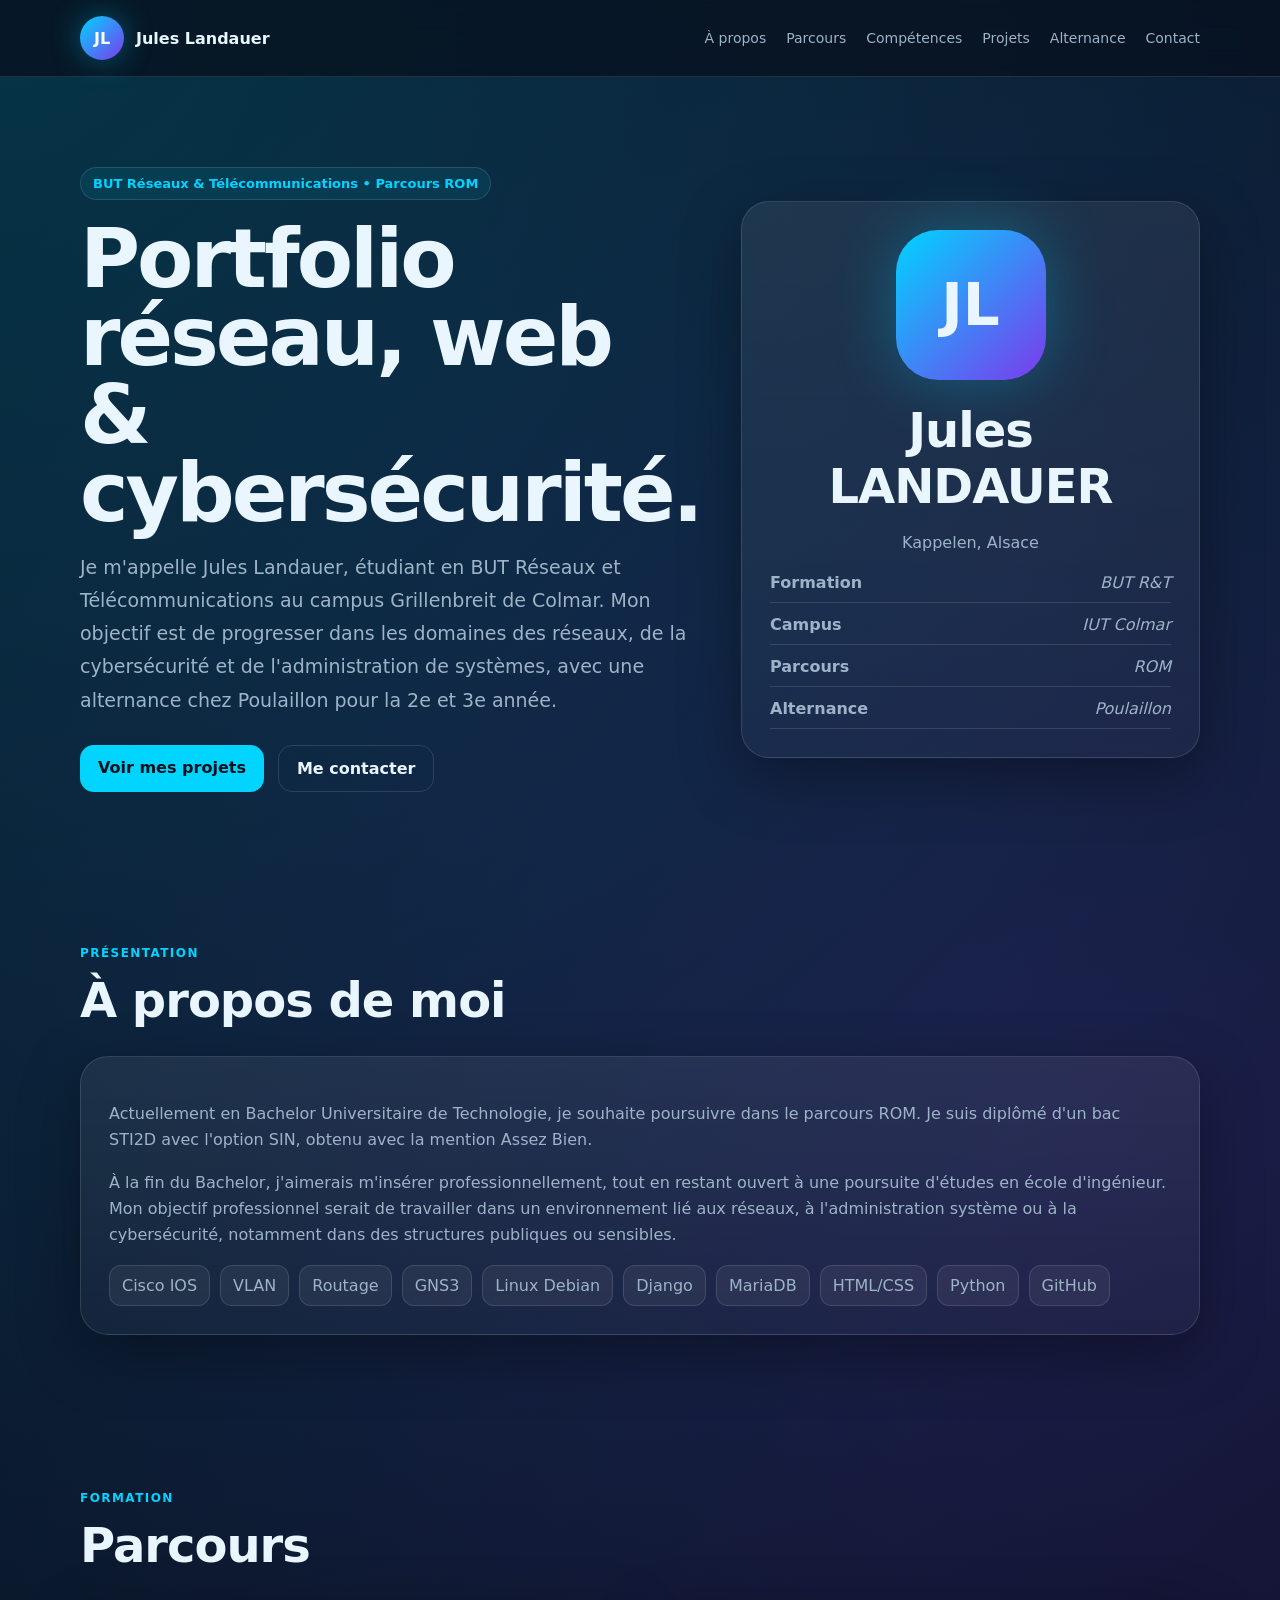
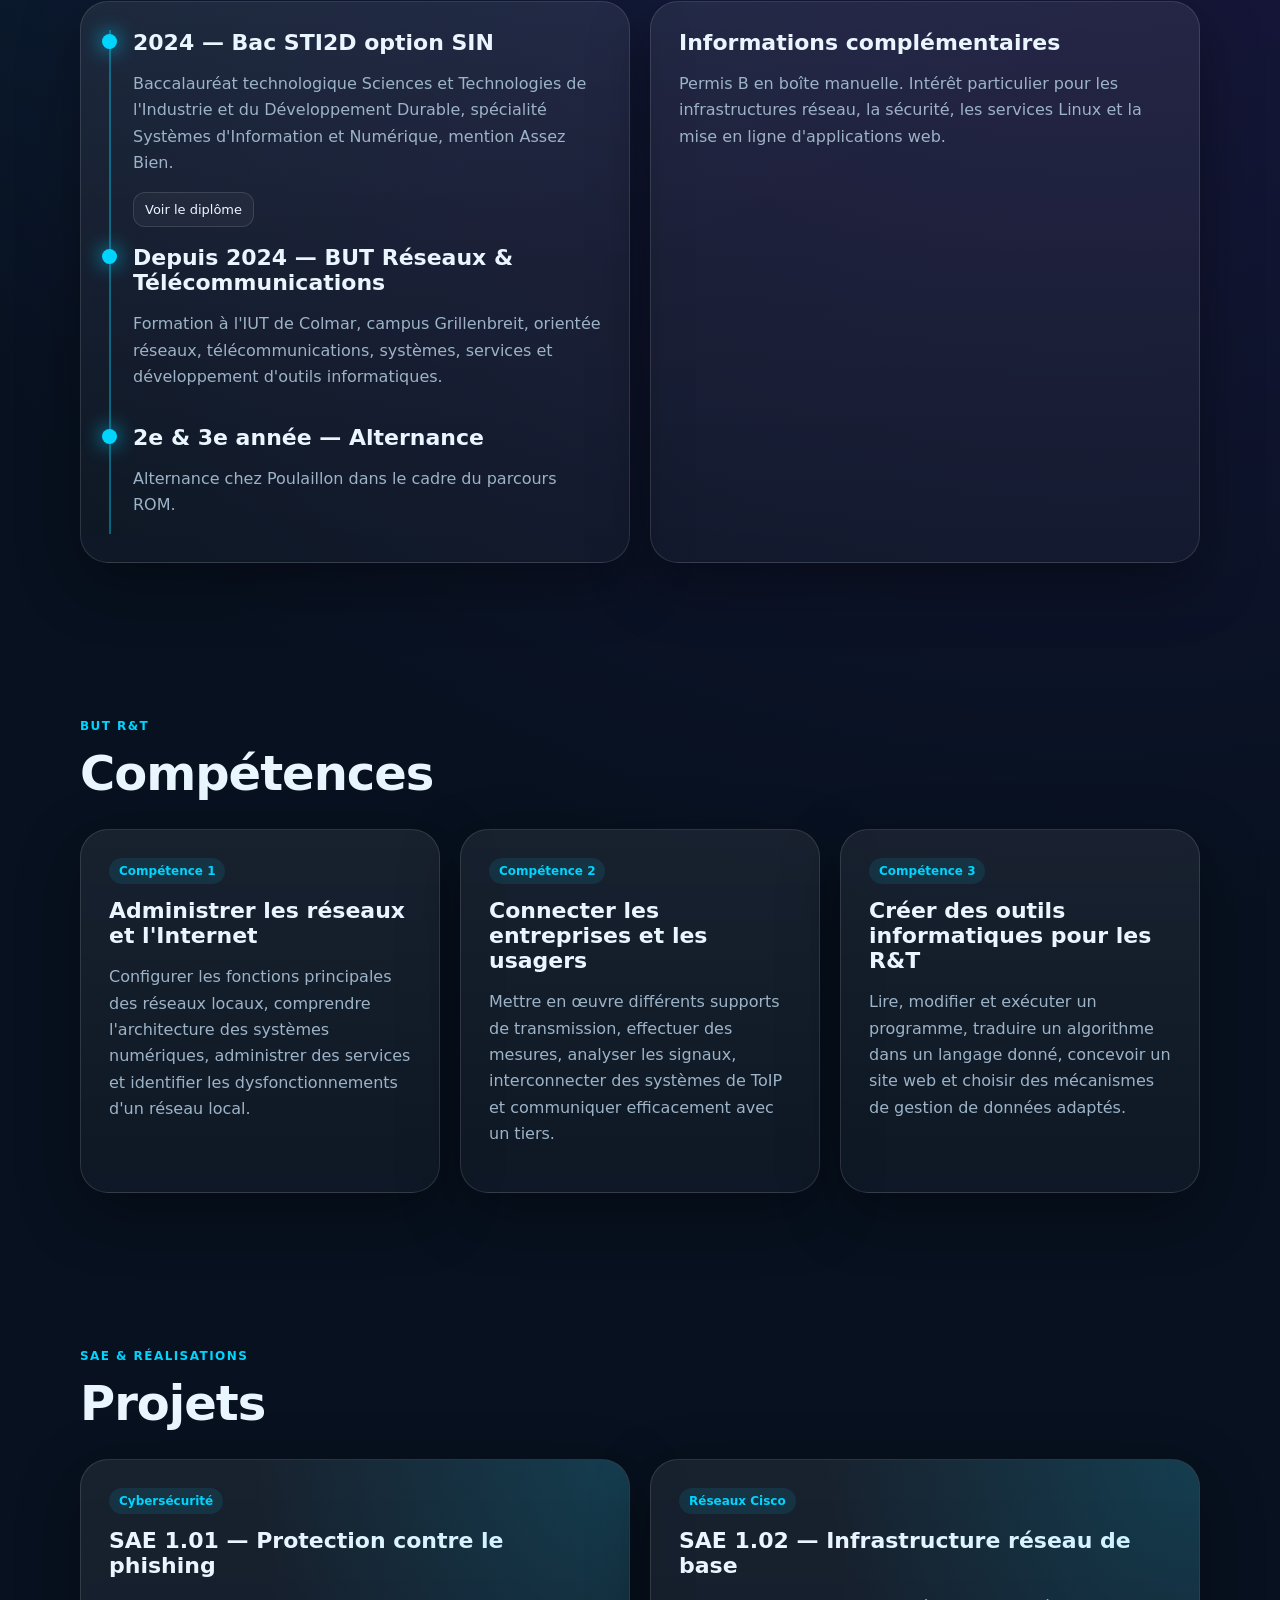
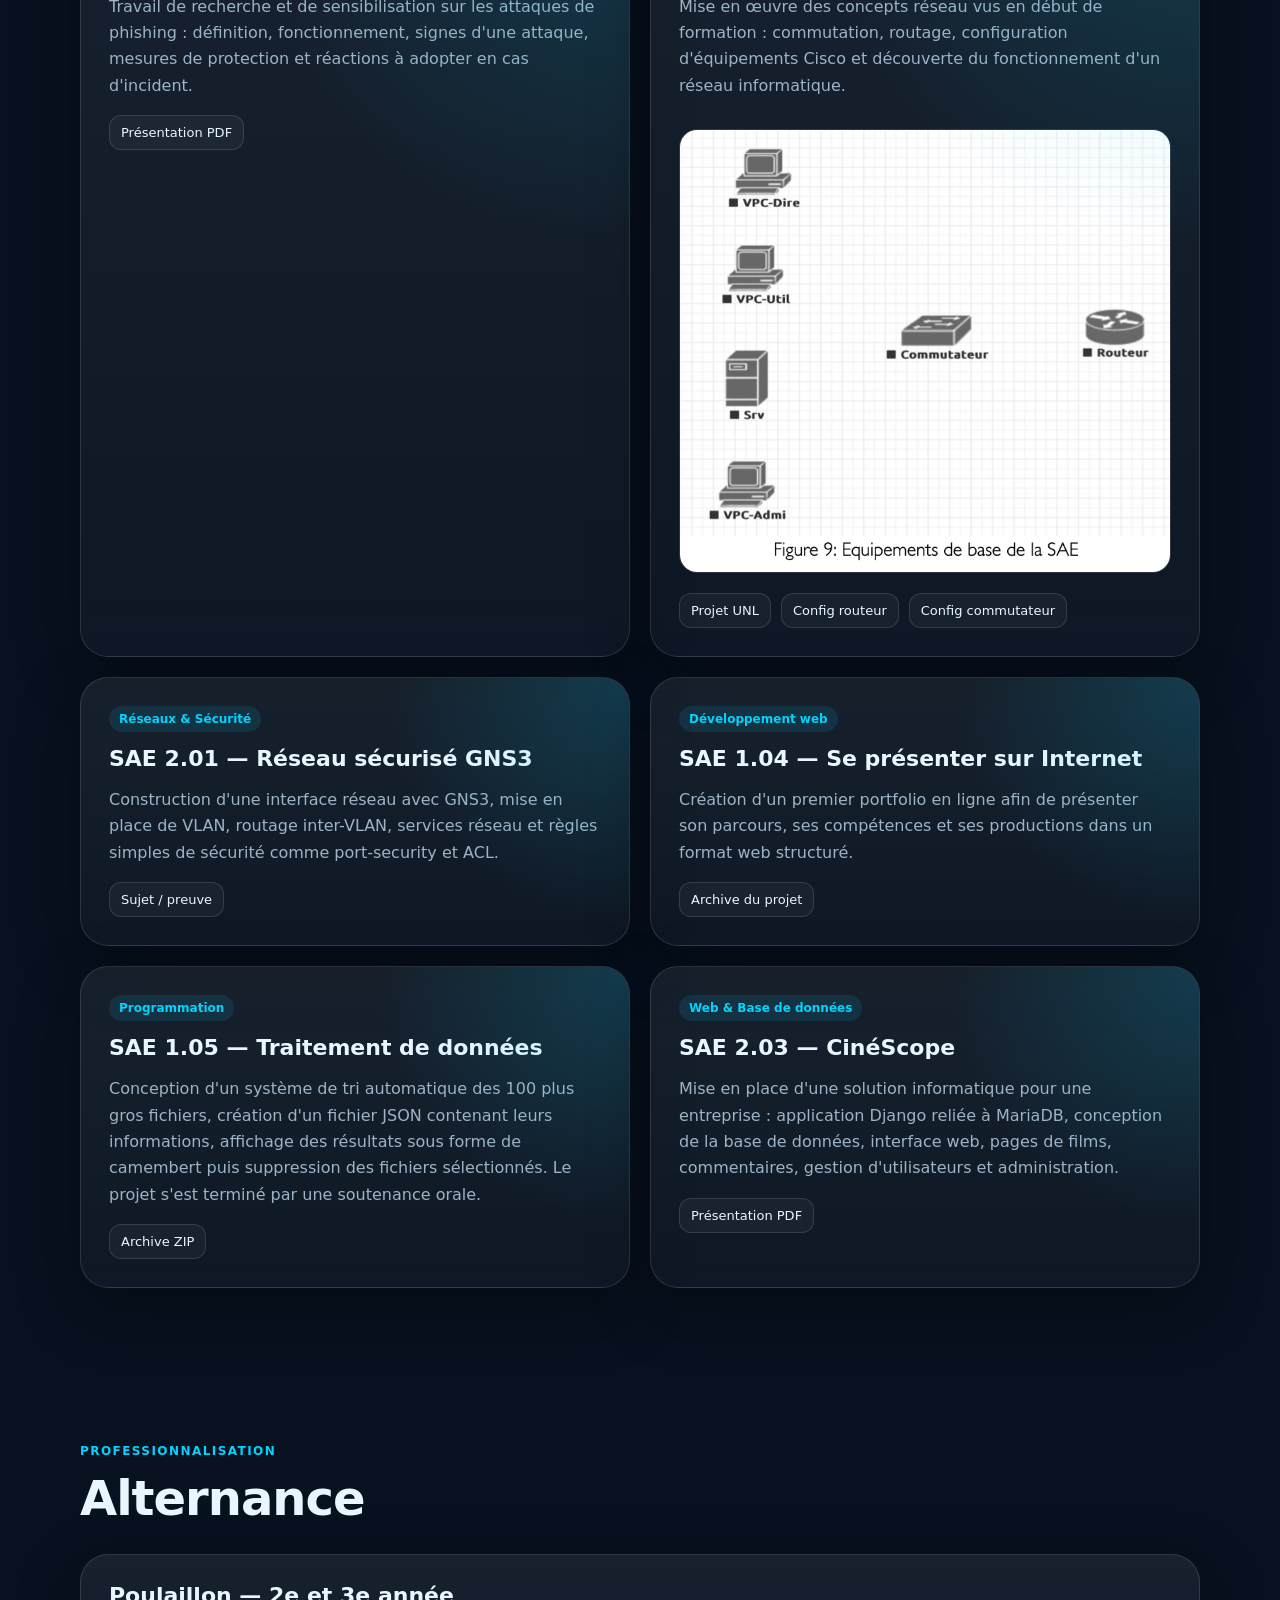
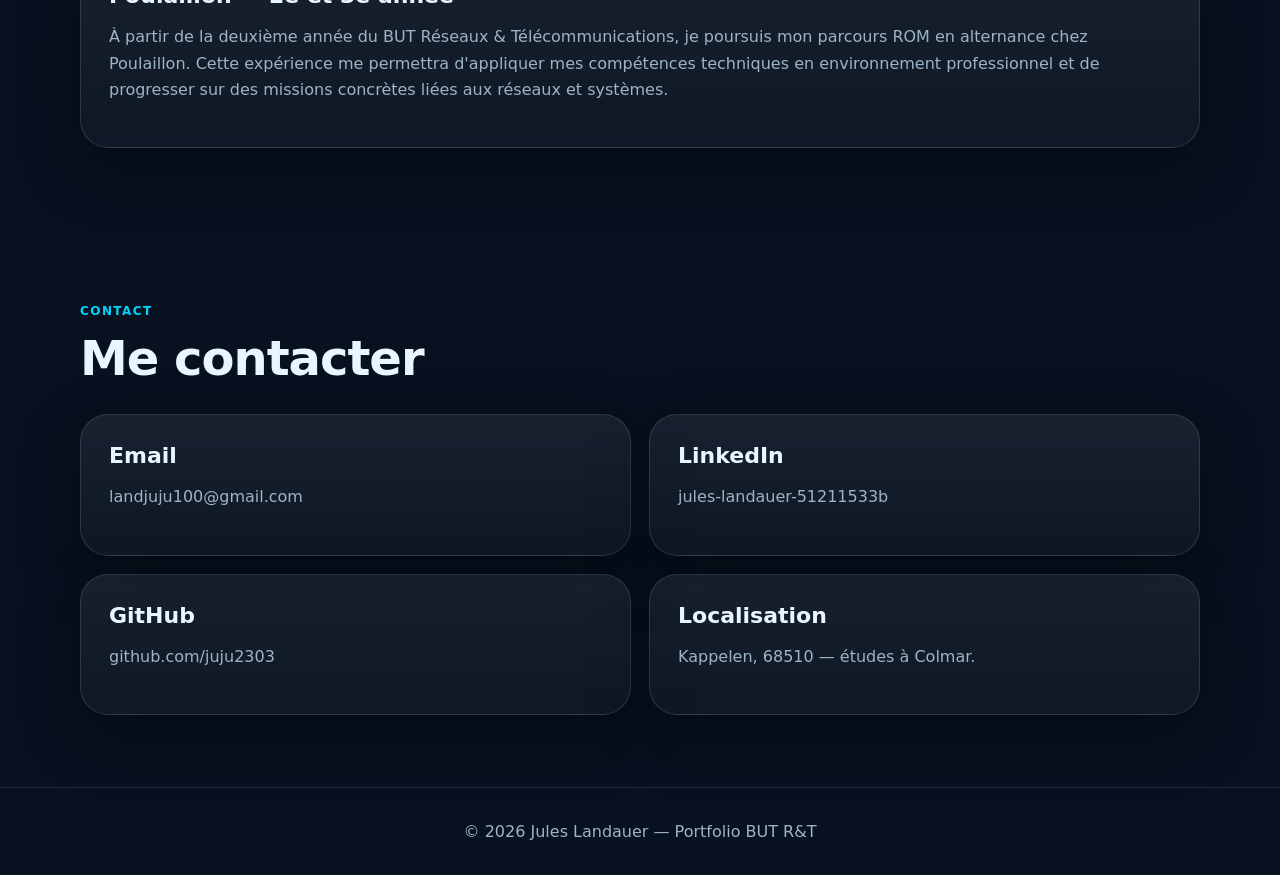
==== index.html @ e2b94cb1 "portfolio" ====
<!doctype html><html lang="fr"><head><meta charset="utf-8"><meta name="viewport" content="width=device-width,initial-scale=1"><title>Jules Landauer — Portfolio R&T</title><meta name="description" content="Portfolio de Jules Landauer, étudiant en BUT Réseaux et Télécommunications à l'IUT de Colmar."><link rel="stylesheet" href="assets/css/style.css"></head><body>
<header class="nav"><div class="container"><a class="brand" href="#accueil"><span class="avatar">JL</span><span>Jules Landauer</span></a><nav class="links"><a href="#apropos">À propos</a><a href="#parcours">Parcours</a><a href="#competences">Compétences</a><a href="#projets">Projets</a><a href="#alternance">Alternance</a><a href="#contact">Contact</a></nav></div></header>
<main id="accueil" class="hero"><div class="container hero-grid"><section><span class="badge">BUT Réseaux & Télécommunications • Parcours ROM</span><h1>Portfolio réseau, web & cybersécurité.</h1><p class="lead">Je m'appelle Jules Landauer, étudiant en BUT Réseaux et Télécommunications au campus Grillenbreit de Colmar. Mon objectif est de progresser dans les domaines des réseaux, de la cybersécurité et de l'administration de systèmes, avec une alternance chez Poulaillon pour la 2e et 3e année.</p><div class="actions"><a class="btn" href="#projets">Voir mes projets</a><a class="btn secondary" href="mailto:landjuju100@gmail.com">Me contacter</a></div></section><aside class="card profile-card"><div class="big-avatar">JL</div><h2>Jules LANDAUER</h2><p>Kappelen, Alsace</p><div class="meta"><span><b>Formation</b><em>BUT R&T</em></span><span><b>Campus</b><em>IUT Colmar</em></span><span><b>Parcours</b><em>ROM</em></span><span><b>Alternance</b><em>Poulaillon</em></span></div></aside></div></main>
<section id="apropos" class="section"><div class="container"><div class="section-head"><div><p class="eyebrow">Présentation</p><h2>À propos de moi</h2></div></div><div class="card"><p>Actuellement en Bachelor Universitaire de Technologie, je souhaite poursuivre dans le parcours ROM. Je suis diplômé d'un bac STI2D avec l'option SIN, obtenu avec la mention Assez Bien.</p><p>À la fin du Bachelor, j'aimerais m'insérer professionnellement, tout en restant ouvert à une poursuite d'études en école d'ingénieur. Mon objectif professionnel serait de travailler dans un environnement lié aux réseaux, à l'administration système ou à la cybersécurité, notamment dans des structures publiques ou sensibles.</p><div class="skills"><span>Cisco IOS</span><span>VLAN</span><span>Routage</span><span>GNS3</span><span>Linux Debian</span><span>Django</span><span>MariaDB</span><span>HTML/CSS</span><span>Python</span><span>GitHub</span></div></div></div></section>
<section id="parcours" class="section"><div class="container"><div class="section-head"><div><p class="eyebrow">Formation</p><h2>Parcours</h2></div></div><div class="grid two"><div class="card"><div class="timeline"><div class="timeitem"><h3>2024 — Bac STI2D option SIN</h3><p>Baccalauréat technologique Sciences et Technologies de l'Industrie et du Développement Durable, spécialité Systèmes d'Information et Numérique, mention Assez Bien.</p><div class="doclinks"><a href="assets/docs/bac-jules-landauer.jpg" target="_blank">Voir le diplôme</a></div></div><div class="timeitem"><h3>Depuis 2024 — BUT Réseaux & Télécommunications</h3><p>Formation à l'IUT de Colmar, campus Grillenbreit, orientée réseaux, télécommunications, systèmes, services et développement d'outils informatiques.</p></div><div class="timeitem"><h3>2e & 3e année — Alternance</h3><p>Alternance chez Poulaillon dans le cadre du parcours ROM.</p></div></div></div><div class="card"><h3>Informations complémentaires</h3><p>Permis B en boîte manuelle. Intérêt particulier pour les infrastructures réseau, la sécurité, les services Linux et la mise en ligne d'applications web.</p></div></div></div></section>
<section id="competences" class="section"><div class="container"><div class="section-head"><div><p class="eyebrow">BUT R&T</p><h2>Compétences</h2></div></div><div class="grid"><article class="card"><span class="tag">Compétence 1</span><h3>Administrer les réseaux et l'Internet</h3><p>Configurer les fonctions principales des réseaux locaux, comprendre l'architecture des systèmes numériques, administrer des services et identifier les dysfonctionnements d'un réseau local.</p></article><article class="card"><span class="tag">Compétence 2</span><h3>Connecter les entreprises et les usagers</h3><p>Mettre en œuvre différents supports de transmission, effectuer des mesures, analyser les signaux, interconnecter des systèmes de ToIP et communiquer efficacement avec un tiers.</p></article><article class="card"><span class="tag">Compétence 3</span><h3>Créer des outils informatiques pour les R&T</h3><p>Lire, modifier et exécuter un programme, traduire un algorithme dans un langage donné, concevoir un site web et choisir des mécanismes de gestion de données adaptés.</p></article></div></div></section>
<section id="projets" class="section"><div class="container"><div class="section-head"><div><p class="eyebrow">SAE & réalisations</p><h2>Projets</h2></div></div><div class="grid two">
<article class="card project"><span class="tag">Cybersécurité</span><h3>SAE 1.01 — Protection contre le phishing</h3><p>Travail de recherche et de sensibilisation sur les attaques de phishing : définition, fonctionnement, signes d'une attaque, mesures de protection et réactions à adopter en cas d'incident.</p><div class="doclinks"><a href="assets/docs/sae-101-phishing.pdf" target="_blank">Présentation PDF</a></div></article>
<article class="card project"><span class="tag">Réseaux Cisco</span><h3>SAE 1.02 — Infrastructure réseau de base</h3><p>Mise en œuvre des concepts réseau vus en début de formation : commutation, routage, configuration d'équipements Cisco et découverte du fonctionnement d'un réseau informatique.</p><img class="image-proof" src="assets/img/sae-102-topologie.png" alt="Topologie SAE 1.02"><div class="doclinks"><a href="assets/docs/sae-102.unl" download>Projet UNL</a><a href="assets/docs/config-routeur.txt" target="_blank">Config routeur</a><a href="assets/docs/config-commutateur.txt" target="_blank">Config commutateur</a></div></article>
<article class="card project"><span class="tag">Réseaux & Sécurité</span><h3>SAE 2.01 — Réseau sécurisé GNS3</h3><p>Construction d'une interface réseau avec GNS3, mise en place de VLAN, routage inter-VLAN, services réseau et règles simples de sécurité comme port-security et ACL.</p><div class="doclinks"><a href="assets/docs/sae-201-sujet.pdf" target="_blank">Sujet / preuve</a></div></article>
<article class="card project"><span class="tag">Développement web</span><h3>SAE 1.04 — Se présenter sur Internet</h3><p>Création d'un premier portfolio en ligne afin de présenter son parcours, ses compétences et ses productions dans un format web structuré.</p><div class="doclinks"><a href="assets/docs/sae-104-eportfolio.zip" download>Archive du projet</a></div></article>
<article class="card project"><span class="tag">Programmation</span><h3>SAE 1.05 — Traitement de données</h3><p>Conception d'un système de tri automatique des 100 plus gros fichiers, création d'un fichier JSON contenant leurs informations, affichage des résultats sous forme de camembert puis suppression des fichiers sélectionnés. Le projet s'est terminé par une soutenance orale.</p><div class="doclinks"><a href="assets/docs/sae-105-traiter-donnees.zip" download>Archive ZIP</a></div></article>
<article class="card project"><span class="tag">Web & Base de données</span><h3>SAE 2.03 — CinéScope</h3><p>Mise en place d'une solution informatique pour une entreprise : application Django reliée à MariaDB, conception de la base de données, interface web, pages de films, commentaires, gestion d'utilisateurs et administration.</p><div class="doclinks"><a href="assets/docs/sae-203-cinescope-presentation.pdf" target="_blank">Présentation PDF</a></div></article>
</div></div></section>
<section id="alternance" class="section"><div class="container"><div class="section-head"><div><p class="eyebrow">Professionnalisation</p><h2>Alternance</h2></div></div><div class="card"><h3>Poulaillon — 2e et 3e année</h3><p>À partir de la deuxième année du BUT Réseaux & Télécommunications, je poursuis mon parcours ROM en alternance chez Poulaillon. Cette expérience me permettra d'appliquer mes compétences techniques en environnement professionnel et de progresser sur des missions concrètes liées aux réseaux et systèmes.</p></div></div></section>
<section id="contact" class="section"><div class="container"><div class="section-head"><div><p class="eyebrow">Contact</p><h2>Me contacter</h2></div></div><div class="contact"><a class="card" href="mailto:landjuju100@gmail.com"><h3>Email</h3><p>landjuju100@gmail.com</p></a><a class="card" href="https://www.linkedin.com/in/jules-landauer-51211533b" target="_blank"><h3>LinkedIn</h3><p>jules-landauer-51211533b</p></a><a class="card" href="https://github.com/juju2303" target="_blank"><h3>GitHub</h3><p>github.com/juju2303</p></a><div class="card"><h3>Localisation</h3><p>Kappelen, 68510 — études à Colmar.</p></div></div></div></section>
<footer class="footer"><div class="container">© <span id="year"></span> Jules Landauer — Portfolio BUT R&T</div></footer><script src="assets/js/main.js"></script></body></html>
---- assets/css/style.css ----
:root{--bg:#07111f;--panel:#0d1b2e;--panel2:#10243d;--text:#eaf6ff;--muted:#9db3c7;--accent:#00d4ff;--accent2:#7c3aed;--line:rgba(255,255,255,.12);--shadow:0 20px 60px rgba(0,0,0,.35)}
*{box-sizing:border-box}html{scroll-behavior:smooth}body{margin:0;font-family:Inter,system-ui,-apple-system,Segoe UI,Arial,sans-serif;background:radial-gradient(circle at top left,rgba(0,212,255,.18),transparent 34%),radial-gradient(circle at 85% 20%,rgba(124,58,237,.18),transparent 30%),var(--bg);color:var(--text)}a{color:inherit;text-decoration:none}.container{width:min(1120px,92%);margin:auto}.nav{position:sticky;top:0;z-index:20;background:rgba(7,17,31,.78);backdrop-filter:blur(14px);border-bottom:1px solid var(--line)}.nav .container{display:flex;align-items:center;justify-content:space-between;padding:16px 0}.brand{display:flex;gap:12px;align-items:center;font-weight:800}.avatar{width:44px;height:44px;border-radius:50%;display:grid;place-items:center;background:linear-gradient(135deg,var(--accent),var(--accent2));color:white;box-shadow:0 0 30px rgba(0,212,255,.35)}.links{display:flex;gap:20px;color:var(--muted);font-size:14px}.links a:hover{color:var(--accent)}.hero{padding:90px 0 70px}.hero-grid{display:grid;grid-template-columns:1.15fr .85fr;gap:40px;align-items:center}.badge{display:inline-flex;gap:8px;align-items:center;padding:8px 12px;border:1px solid var(--line);border-radius:999px;color:var(--accent);background:rgba(0,212,255,.08);font-weight:700;font-size:13px}h1{font-size:clamp(42px,7vw,82px);line-height:.95;margin:20px 0 18px;letter-spacing:-3px}.lead{color:var(--muted);font-size:19px;line-height:1.75;max-width:760px}.actions{display:flex;gap:14px;flex-wrap:wrap;margin-top:28px}.btn{padding:13px 18px;border-radius:14px;background:var(--accent);color:#06101c;font-weight:800}.btn.secondary{background:transparent;color:var(--text);border:1px solid var(--line)}.card{background:linear-gradient(180deg,rgba(255,255,255,.07),rgba(255,255,255,.03));border:1px solid var(--line);border-radius:28px;padding:28px;box-shadow:var(--shadow)}.profile-card{text-align:center}.big-avatar{width:150px;height:150px;border-radius:42px;margin:0 auto 22px;display:grid;place-items:center;background:linear-gradient(135deg,var(--accent),var(--accent2));font-size:58px;font-weight:900;box-shadow:0 0 65px rgba(0,212,255,.3)}.meta{display:grid;gap:12px;text-align:left;color:var(--muted)}.meta span{display:flex;justify-content:space-between;border-bottom:1px solid var(--line);padding-bottom:10px}.section{padding:72px 0}.section-head{display:flex;justify-content:space-between;gap:25px;align-items:end;margin-bottom:28px}h2{font-size:clamp(30px,4vw,48px);margin:0;letter-spacing:-1px}.eyebrow{color:var(--accent);font-weight:800;text-transform:uppercase;letter-spacing:.12em;font-size:12px}.grid{display:grid;grid-template-columns:repeat(3,1fr);gap:20px}.two{grid-template-columns:repeat(2,1fr)}.project{position:relative;overflow:hidden}.project:before{content:"";position:absolute;inset:0;background:radial-gradient(circle at top right,rgba(0,212,255,.16),transparent 40%);pointer-events:none}.tag{display:inline-block;padding:6px 10px;border-radius:999px;background:rgba(0,212,255,.1);color:var(--accent);font-size:12px;font-weight:800;margin-bottom:14px}.project h3,.card h3{margin:0 0 10px;font-size:22px}.project p,.card p{color:var(--muted);line-height:1.65}.doclinks{display:flex;flex-wrap:wrap;gap:10px;margin-top:16px}.doclinks a{font-size:13px;border:1px solid var(--line);padding:9px 11px;border-radius:12px;color:var(--text);background:rgba(255,255,255,.04)}.skills{display:flex;flex-wrap:wrap;gap:10px}.skills span{padding:10px 12px;border-radius:12px;background:rgba(255,255,255,.06);border:1px solid var(--line);color:var(--muted)}.timeline{border-left:2px solid rgba(0,212,255,.4);padding-left:22px;display:grid;gap:18px}.timeitem{position:relative}.timeitem:before{content:"";position:absolute;left:-31px;top:4px;width:15px;height:15px;border-radius:50%;background:var(--accent);box-shadow:0 0 20px var(--accent)}.contact{display:grid;grid-template-columns:1fr 1fr;gap:18px}.footer{padding:34px 0;border-top:1px solid var(--line);color:var(--muted);text-align:center}.image-proof{width:100%;border-radius:18px;border:1px solid var(--line);margin-top:14px}.mobile-btn{display:none}@media(max-width:860px){.hero-grid,.grid,.two,.contact{grid-template-columns:1fr}.links{display:none}.mobile-btn{display:block}.section-head{display:block}h1{letter-spacing:-1px}.hero{padding-top:55px}}
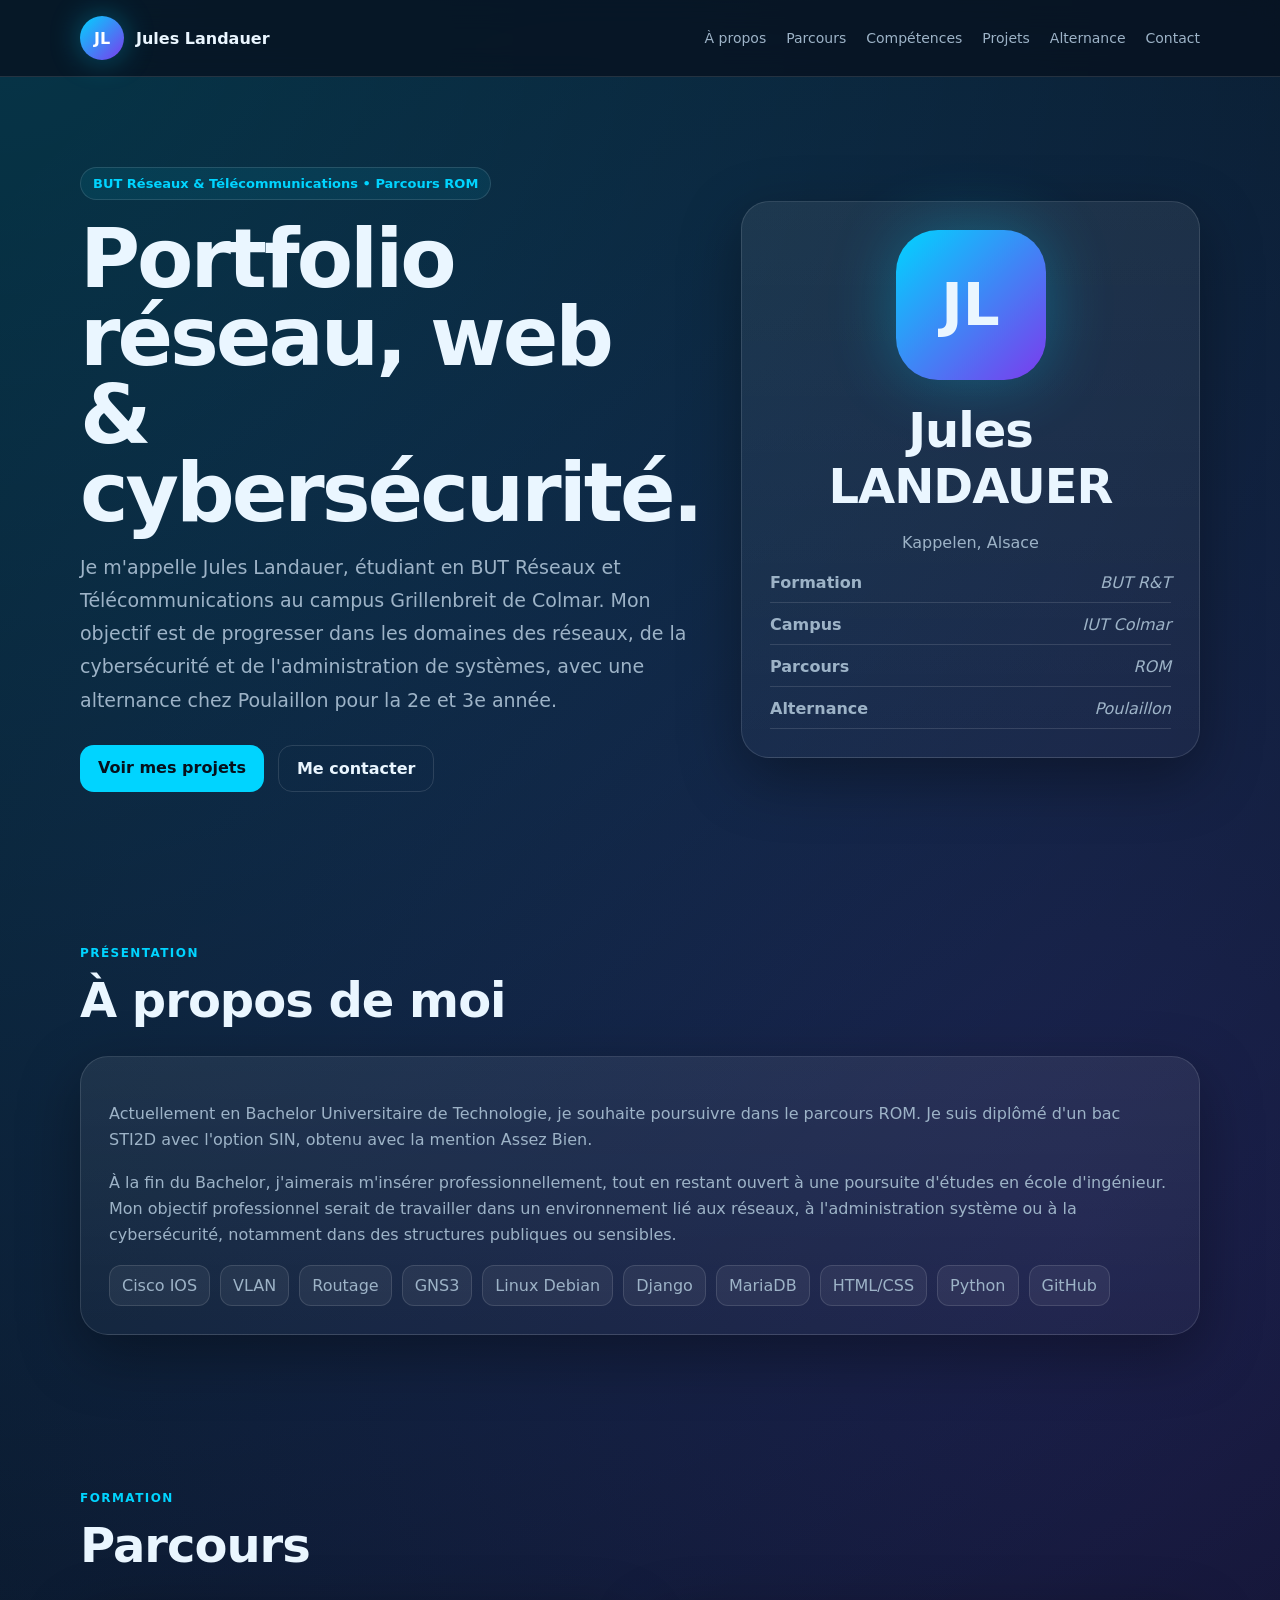
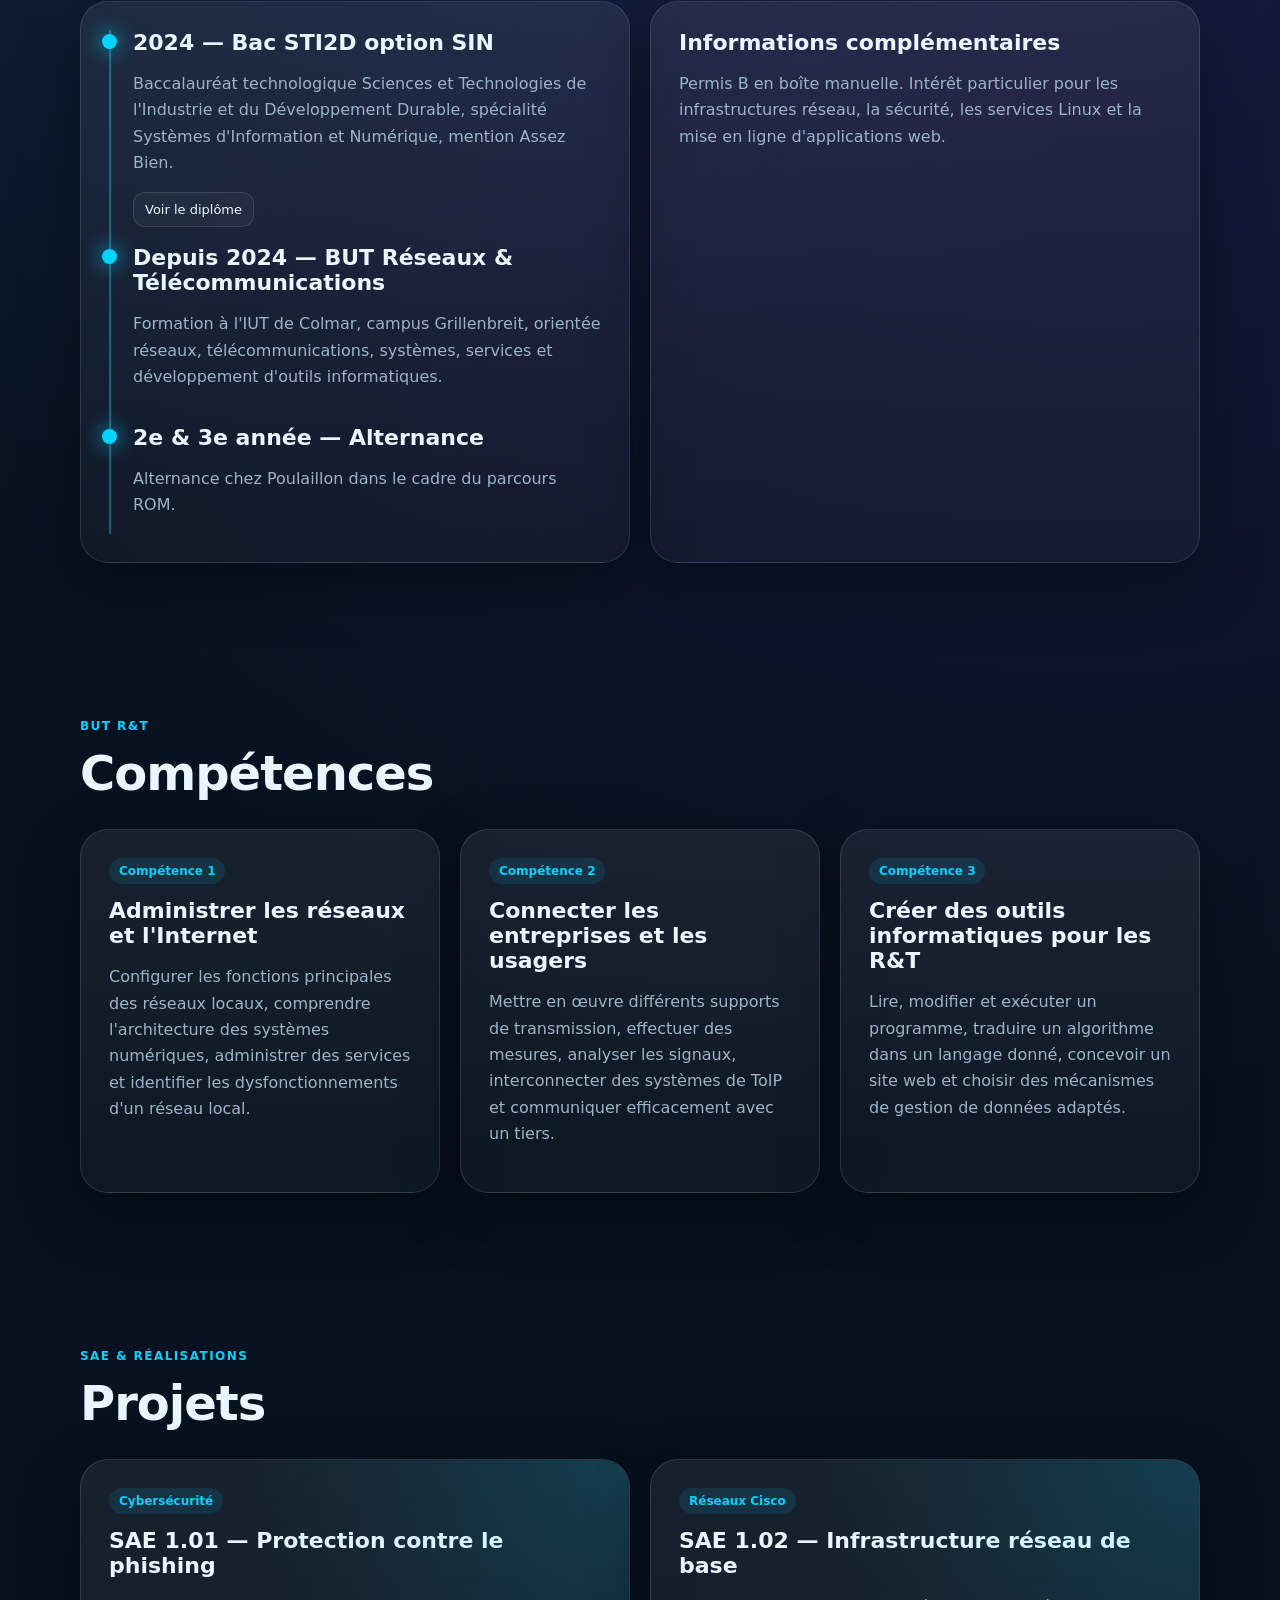
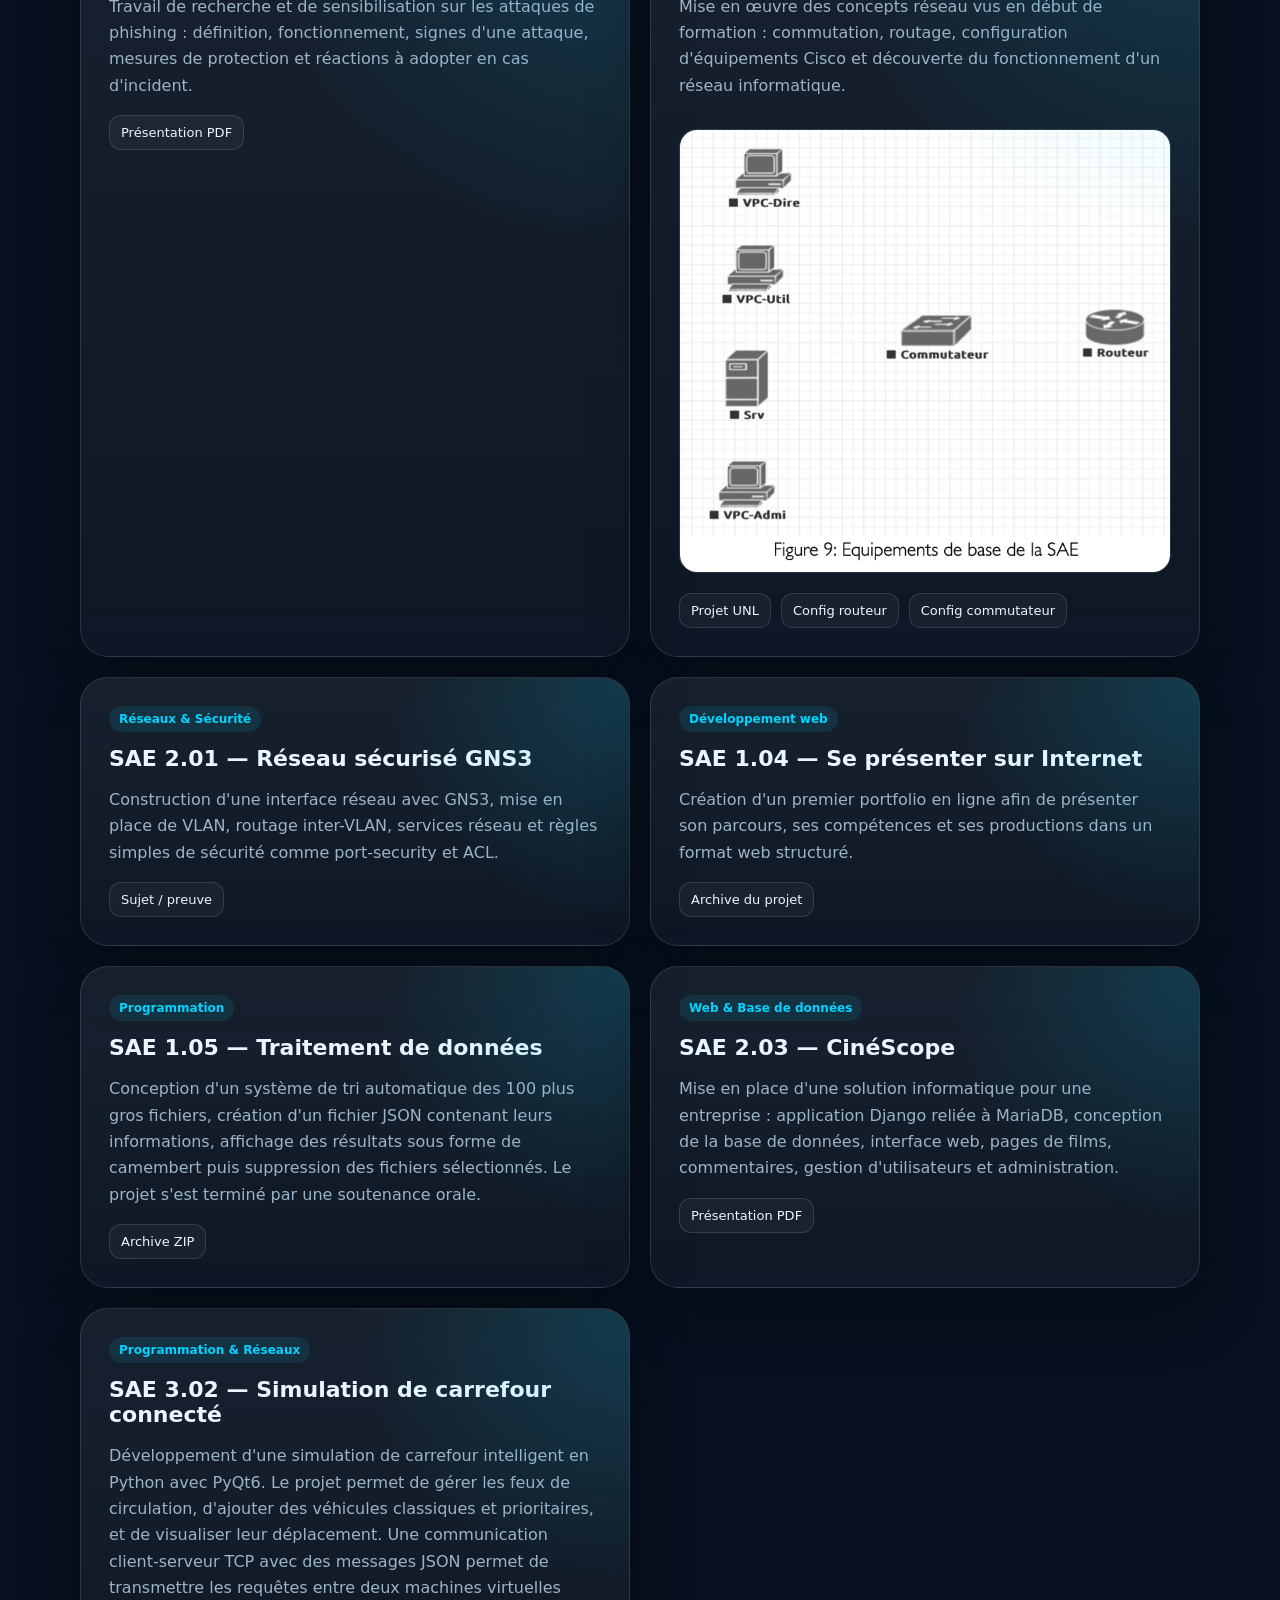
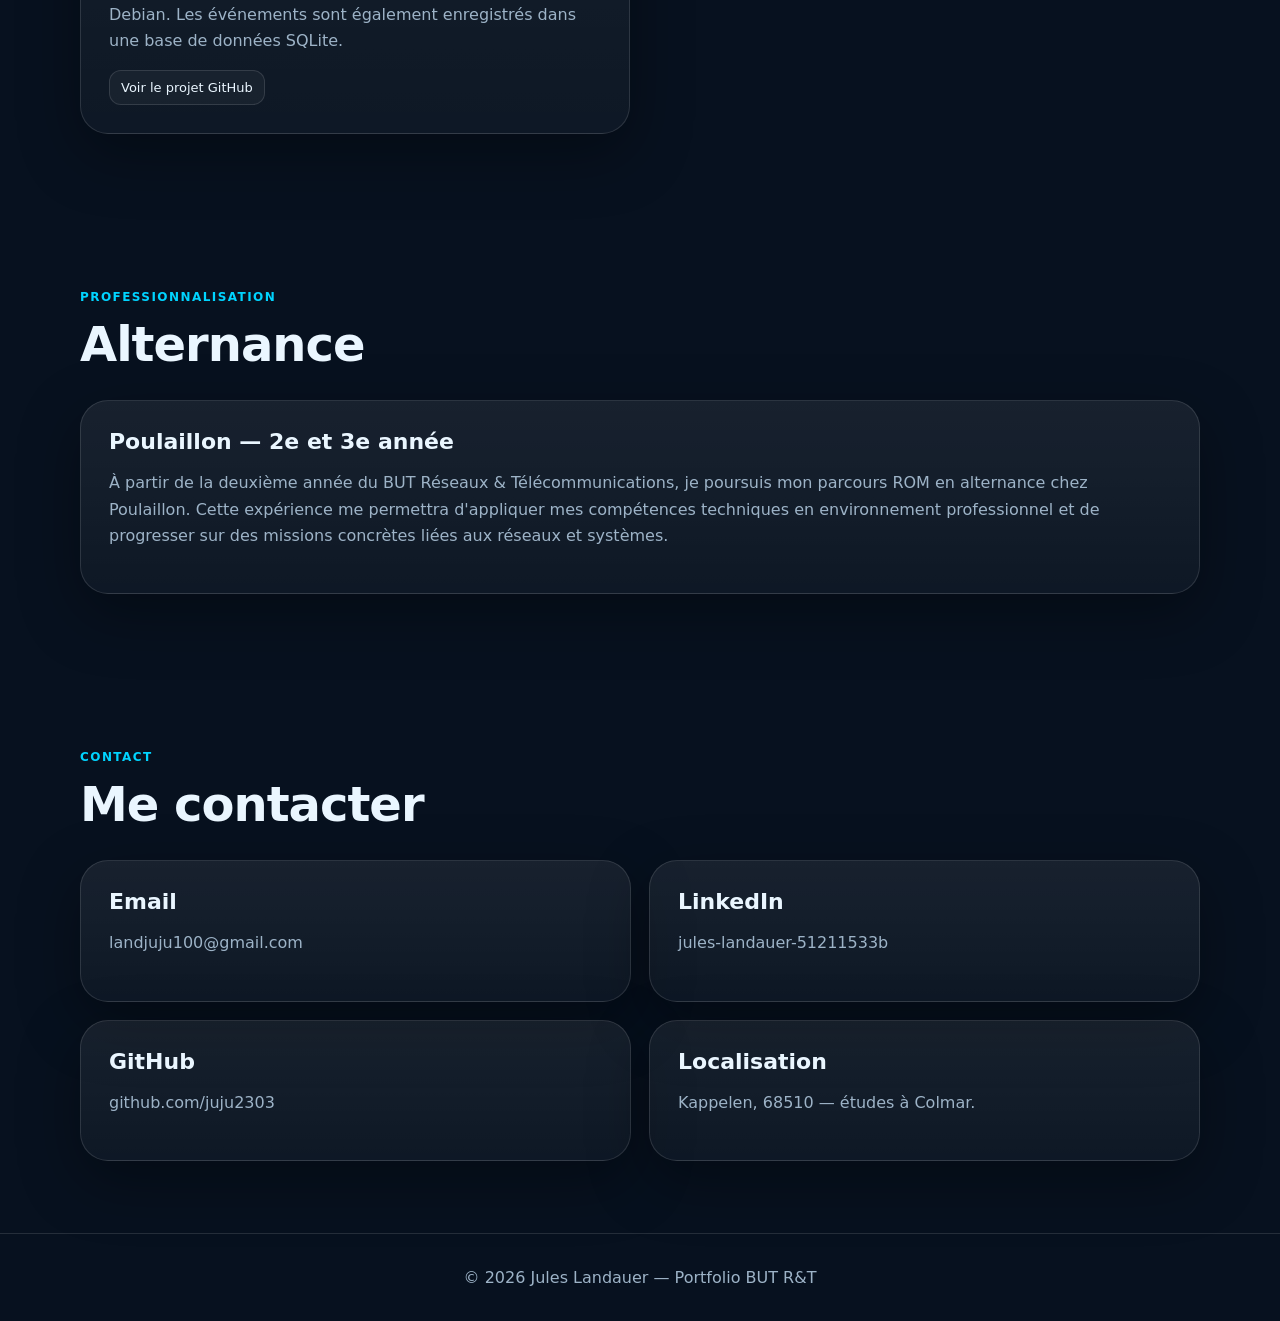
==== commit c1b6af02: "Update index.html" ====
--- a/index.html
+++ b/index.html
@@ -11,6 +11,7 @@
 <article class="card project"><span class="tag">Développement web</span><h3>SAE 1.04 — Se présenter sur Internet</h3><p>Création d'un premier portfolio en ligne afin de présenter son parcours, ses compétences et ses productions dans un format web structuré.</p><div class="doclinks"><a href="assets/docs/sae-104-eportfolio.zip" download>Archive du projet</a></div></article>
 <article class="card project"><span class="tag">Programmation</span><h3>SAE 1.05 — Traitement de données</h3><p>Conception d'un système de tri automatique des 100 plus gros fichiers, création d'un fichier JSON contenant leurs informations, affichage des résultats sous forme de camembert puis suppression des fichiers sélectionnés. Le projet s'est terminé par une soutenance orale.</p><div class="doclinks"><a href="assets/docs/sae-105-traiter-donnees.zip" download>Archive ZIP</a></div></article>
 <article class="card project"><span class="tag">Web & Base de données</span><h3>SAE 2.03 — CinéScope</h3><p>Mise en place d'une solution informatique pour une entreprise : application Django reliée à MariaDB, conception de la base de données, interface web, pages de films, commentaires, gestion d'utilisateurs et administration.</p><div class="doclinks"><a href="assets/docs/sae-203-cinescope-presentation.pdf" target="_blank">Présentation PDF</a></div></article>
+<article class="card project"><span class="tag">Programmation & Réseaux</span><h3>SAE 3.02 — Simulation de carrefour connecté</h3><p>Développement d'une simulation de carrefour intelligent en Python avec PyQt6. Le projet permet de gérer les feux de circulation, d'ajouter des véhicules classiques et prioritaires, et de visualiser leur déplacement. Une communication client-serveur TCP avec des messages JSON permet de transmettre les requêtes entre deux machines virtuelles Debian. Les événements sont également enregistrés dans une base de données SQLite.</p><div class="doclinks"><a href="https://github.com/juju2303/SAE-3.02" target="_blank">Voir le projet GitHub</a></div></article>
 </div></div></section>
 <section id="alternance" class="section"><div class="container"><div class="section-head"><div><p class="eyebrow">Professionnalisation</p><h2>Alternance</h2></div></div><div class="card"><h3>Poulaillon — 2e et 3e année</h3><p>À partir de la deuxième année du BUT Réseaux & Télécommunications, je poursuis mon parcours ROM en alternance chez Poulaillon. Cette expérience me permettra d'appliquer mes compétences techniques en environnement professionnel et de progresser sur des missions concrètes liées aux réseaux et systèmes.</p></div></div></section>
 <section id="contact" class="section"><div class="container"><div class="section-head"><div><p class="eyebrow">Contact</p><h2>Me contacter</h2></div></div><div class="contact"><a class="card" href="mailto:landjuju100@gmail.com"><h3>Email</h3><p>landjuju100@gmail.com</p></a><a class="card" href="https://www.linkedin.com/in/jules-landauer-51211533b" target="_blank"><h3>LinkedIn</h3><p>jules-landauer-51211533b</p></a><a class="card" href="https://github.com/juju2303" target="_blank"><h3>GitHub</h3><p>github.com/juju2303</p></a><div class="card"><h3>Localisation</h3><p>Kappelen, 68510 — études à Colmar.</p></div></div></div></section>
